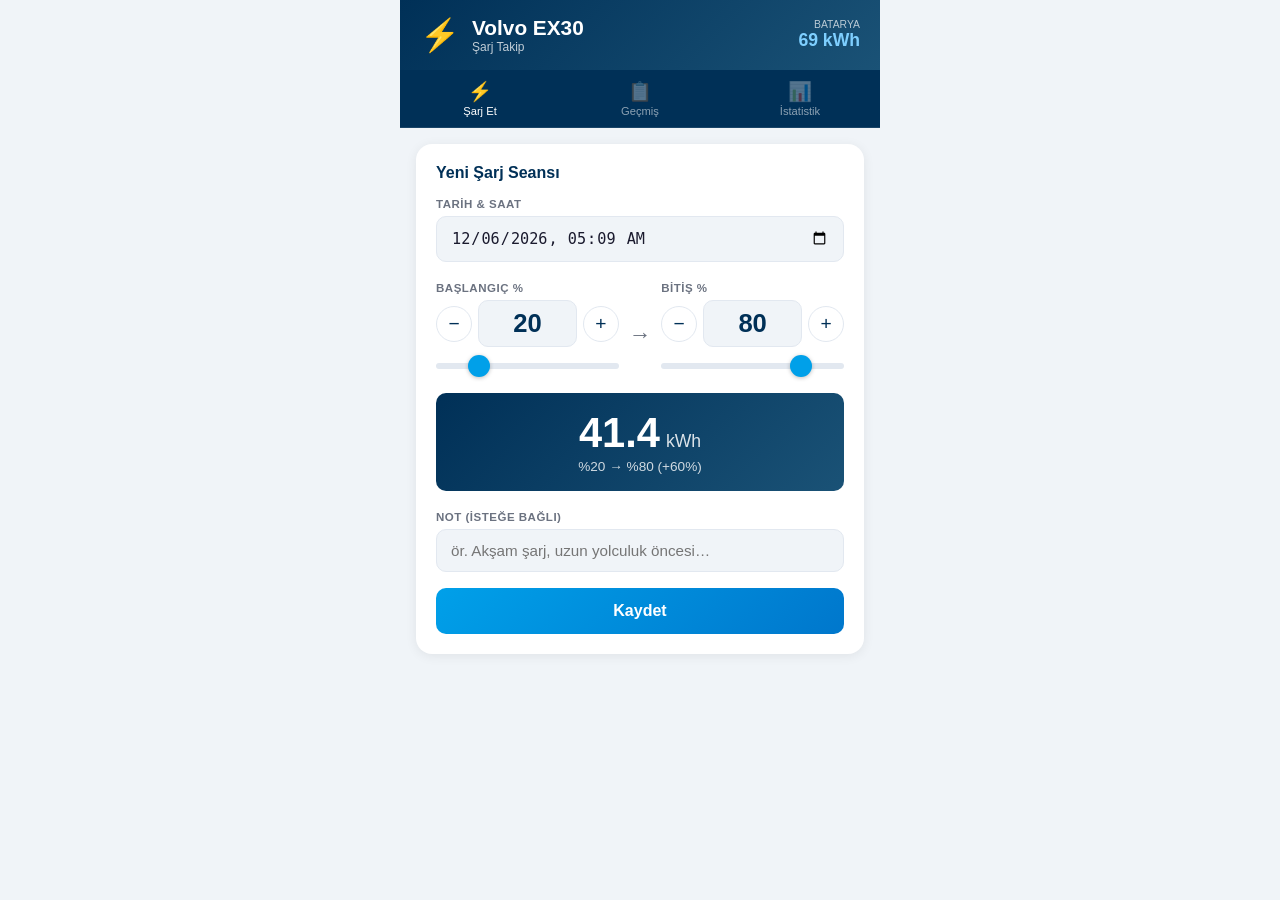
==== uygulama.html @ 928f6bb5 "feat: tek dosya versiyonu eklendi (uygulama.html) Tüm CSS ve JS tek HTML dosyasına gömüldü. Yüklemes" ====
<!DOCTYPE html>
<html lang="tr">
<head>
  <meta charset="UTF-8" />
  <meta name="viewport" content="width=device-width, initial-scale=1.0, viewport-fit=cover" />
  <meta name="apple-mobile-web-app-capable" content="yes" />
  <meta name="apple-mobile-web-app-status-bar-style" content="black-translucent" />
  <meta name="apple-mobile-web-app-title" content="EX30 Şarj" />
  <meta name="theme-color" content="#003057" />
  <title>Volvo EX30 Şarj Takip</title>
  <style>
    *, *::before, *::after { box-sizing: border-box; margin: 0; padding: 0; }
    :root {
      --volvo-blue: #003057;
      --volvo-light: #1a5276;
      --accent: #00a0e9;
      --accent2: #27ae60;
      --danger: #e74c3c;
      --bg: #f0f4f8;
      --card-bg: #ffffff;
      --text: #1a1a2e;
      --muted: #6b7280;
      --border: #e2e8f0;
      --radius: 16px;
      --radius-sm: 10px;
    }
    html { height: 100%; }
    body {
      font-family: -apple-system, BlinkMacSystemFont, 'SF Pro Display', 'Segoe UI', sans-serif;
      background: var(--bg);
      color: var(--text);
      min-height: 100%;
      overscroll-behavior: none;
      -webkit-font-smoothing: antialiased;
    }
    .app { max-width: 480px; margin: 0 auto; min-height: 100dvh; display: flex; flex-direction: column; }

    /* Header */
    .header {
      background: linear-gradient(135deg, var(--volvo-blue) 0%, var(--volvo-light) 100%);
      color: #fff;
      padding: 16px 20px;
      padding-top: max(env(safe-area-inset-top, 0px), 16px);
    }
    .header-content { display: flex; align-items: center; gap: 12px; }
    .car-icon { font-size: 2rem; }
    .header-title { font-size: 1.3rem; font-weight: 700; }
    .header-sub { font-size: .75rem; opacity: .75; }
    .battery-cap { margin-left: auto; text-align: right; }
    .cap-label { display: block; font-size: .65rem; opacity: .7; text-transform: uppercase; }
    .cap-value { font-size: 1.1rem; font-weight: 700; color: #7ecfff; }

    /* Tab Bar */
    .tab-bar { display: flex; background: var(--volvo-blue); border-bottom: 1px solid rgba(255,255,255,.1); }
    .tab {
      flex: 1; display: flex; flex-direction: column; align-items: center; gap: 2px;
      padding: 10px 0; background: none; border: none;
      color: rgba(255,255,255,.55); font-size: .7rem; cursor: pointer; transition: color .2s;
    }
    .tab.active { color: #fff; }
    .tab-icon { font-size: 1.2rem; opacity: .6; }
    .tab.active .tab-icon { opacity: 1; }

    /* Content */
    .tab-content { display: none; flex: 1; padding: 16px; overflow-y: auto; }
    .tab-content.active { display: block; }

    /* Card */
    .card {
      background: var(--card-bg); border-radius: var(--radius);
      padding: 20px; margin-bottom: 16px;
      box-shadow: 0 2px 12px rgba(0,0,0,.07);
    }
    .card-title { font-size: 1rem; font-weight: 700; color: var(--volvo-blue); margin-bottom: 16px; }

    /* Date */
    .date-row { margin-bottom: 20px; }
    .field-label {
      display: block; font-size: .72rem; font-weight: 600; color: var(--muted);
      text-transform: uppercase; letter-spacing: .5px; margin-bottom: 6px;
    }
    .input-date, .input-text {
      width: 100%; padding: 12px 14px; border: 1.5px solid var(--border);
      border-radius: var(--radius-sm); font-size: .95rem; color: var(--text);
      background: var(--bg); outline: none; transition: border-color .2s;
    }
    .input-date:focus, .input-text:focus { border-color: var(--accent); }

    /* Percent blocks */
    .percent-row { display: flex; align-items: center; gap: 10px; margin-bottom: 20px; }
    .percent-block { flex: 1; }
    .arrow { font-size: 1.4rem; color: var(--muted); flex-shrink: 0; margin-top: 14px; }
    .percent-input-wrap { display: flex; align-items: center; gap: 6px; margin-bottom: 8px; }
    .percent-input {
      flex: 1; width: 0; text-align: center; font-size: 1.6rem; font-weight: 700;
      color: var(--volvo-blue); border: 1.5px solid var(--border);
      border-radius: var(--radius-sm); padding: 8px 4px; background: var(--bg); outline: none;
    }
    .percent-input:focus { border-color: var(--accent); }
    .percent-input::-webkit-inner-spin-button, .percent-input::-webkit-outer-spin-button { -webkit-appearance: none; }
    .step-btn {
      width: 36px; height: 36px; border-radius: 50%; border: 1.5px solid var(--border);
      background: var(--card-bg); font-size: 1.2rem; cursor: pointer; color: var(--volvo-blue);
      display: flex; align-items: center; justify-content: center;
      transition: background .15s; flex-shrink: 0;
    }
    .step-btn:active { background: var(--border); }

    /* Slider */
    .slider { -webkit-appearance: none; width: 100%; height: 6px; border-radius: 3px; background: var(--border); outline: none; }
    .slider::-webkit-slider-thumb {
      -webkit-appearance: none; width: 22px; height: 22px; border-radius: 50%;
      background: var(--accent); cursor: pointer; box-shadow: 0 1px 4px rgba(0,0,0,.25);
    }

    /* Result box */
    .result-box {
      background: linear-gradient(135deg, var(--volvo-blue) 0%, var(--volvo-light) 100%);
      color: #fff; border-radius: var(--radius-sm); padding: 16px; text-align: center; margin-bottom: 20px;
    }
    .result-box.result-negative { background: linear-gradient(135deg, #7f8c8d, #95a5a6); }
    .result-main { display: flex; align-items: baseline; justify-content: center; gap: 6px; }
    .result-kwh { font-size: 2.6rem; font-weight: 800; }
    .result-unit { font-size: 1.1rem; opacity: .85; }
    .result-diff { font-size: .85rem; opacity: .8; }

    /* Note */
    .note-row { margin-bottom: 16px; }

    /* Primary button */
    .btn-primary {
      width: 100%; padding: 14px;
      background: linear-gradient(135deg, var(--accent), #0077cc);
      color: #fff; font-size: 1rem; font-weight: 700; border: none;
      border-radius: var(--radius-sm); cursor: pointer; transition: opacity .2s;
    }
    .btn-primary:active { opacity: .85; }

    /* History */
    .list-header { display: flex; align-items: center; justify-content: space-between; margin-bottom: 12px; }
    .list-title { font-size: 1rem; font-weight: 700; color: var(--volvo-blue); }
    .btn-clear {
      background: none; border: 1.5px solid var(--danger); color: var(--danger);
      border-radius: var(--radius-sm); padding: 5px 12px; font-size: .78rem; font-weight: 600; cursor: pointer;
    }
    .history-list { display: flex; flex-direction: column; gap: 10px; }
    .history-item { background: var(--card-bg); border-radius: var(--radius-sm); padding: 14px 16px; box-shadow: 0 1px 6px rgba(0,0,0,.06); }
    .history-top { display: flex; align-items: center; justify-content: space-between; margin-bottom: 6px; }
    .history-date { font-size: .78rem; color: var(--muted); font-weight: 500; }
    .delete-btn { background: none; border: none; color: var(--danger); font-size: 1rem; cursor: pointer; padding: 2px 4px; }
    .history-main { display: flex; align-items: baseline; justify-content: space-between; }
    .history-kwh { font-size: 1.4rem; font-weight: 800; color: var(--volvo-blue); }
    .history-percent { font-size: .85rem; color: var(--muted); font-weight: 500; }
    .history-note { font-size: .78rem; color: var(--muted); margin-top: 4px; font-style: italic; }
    .empty-msg { text-align: center; color: var(--muted); padding: 48px 0; font-size: .95rem; }

    /* Stats */
    .stats-grid { display: grid; grid-template-columns: 1fr 1fr; gap: 12px; margin-bottom: 16px; }
    .stat-card {
      background: var(--card-bg); border-radius: var(--radius); padding: 16px;
      display: flex; flex-direction: column; align-items: center; gap: 4px;
      box-shadow: 0 2px 8px rgba(0,0,0,.06);
    }
    .stat-icon { font-size: 1.5rem; }
    .stat-value { font-size: 1.1rem; font-weight: 800; color: var(--volvo-blue); text-align: center; }
    .stat-label { font-size: .7rem; color: var(--muted); text-align: center; }
    .month-stats { display: flex; gap: 12px; }
    .month-item { flex: 1; text-align: center; }
    .month-label { display: block; font-size: .72rem; color: var(--muted); margin-bottom: 4px; }
    .month-value { font-size: 1.3rem; font-weight: 800; color: var(--volvo-blue); }
    .info-text { font-size: .88rem; color: var(--muted); line-height: 1.55; margin-bottom: 8px; }
    .range-text { font-size: .9rem; color: var(--text); line-height: 1.55; }
    .range-estimate {
      background: #eaf6ff; border-left: 4px solid var(--accent);
      border-radius: 0 var(--radius-sm) var(--radius-sm) 0; padding: 10px 14px; margin-top: 10px;
    }

    /* Toast */
    .toast {
      position: fixed; bottom: 24px; left: 50%;
      transform: translateX(-50%) translateY(80px);
      background: #1a1a2e; color: #fff; padding: 12px 22px; border-radius: 24px;
      font-size: .88rem; font-weight: 600; opacity: 0;
      transition: transform .3s cubic-bezier(.34,1.56,.64,1), opacity .3s;
      z-index: 999; pointer-events: none; max-width: 90vw; text-align: center;
    }
    .toast.show { opacity: 1; transform: translateX(-50%) translateY(0); }
    .toast-success { background: var(--accent2); }
    .toast-error { background: var(--danger); }
    .toast-info { background: #555; }
  </style>
</head>
<body>
  <div class="app">
    <header class="header">
      <div class="header-content">
        <div class="car-icon">⚡</div>
        <div>
          <h1 class="header-title">Volvo EX30</h1>
          <p class="header-sub">Şarj Takip</p>
        </div>
        <div class="battery-cap">
          <span class="cap-label">Batarya</span>
          <span class="cap-value">69 kWh</span>
        </div>
      </div>
    </header>

    <nav class="tab-bar">
      <button class="tab active" data-tab="charge" onclick="switchTab('charge')">
        <span class="tab-icon">⚡</span><span>Şarj Et</span>
      </button>
      <button class="tab" data-tab="history" onclick="switchTab('history')">
        <span class="tab-icon">📋</span><span>Geçmiş</span>
      </button>
      <button class="tab" data-tab="stats" onclick="switchTab('stats')">
        <span class="tab-icon">📊</span><span>İstatistik</span>
      </button>
    </nav>

    <!-- ŞARJ ET -->
    <section id="tab-charge" class="tab-content active">
      <div class="card">
        <h2 class="card-title">Yeni Şarj Seansı</h2>
        <div class="date-row">
          <label class="field-label">Tarih & Saat</label>
          <input type="datetime-local" id="chargeDate" class="input-date" />
        </div>
        <div class="percent-row">
          <div class="percent-block">
            <label class="field-label">Başlangıç %</label>
            <div class="percent-input-wrap">
              <button class="step-btn" onclick="stepPercent('start',-1)">−</button>
              <input type="number" id="startPercent" class="percent-input" min="0" max="100" value="20" inputmode="numeric" />
              <button class="step-btn" onclick="stepPercent('start',1)">+</button>
            </div>
            <input type="range" id="startRange" class="slider" min="0" max="100" value="20" oninput="syncRange('start',this.value)" />
          </div>
          <div class="arrow">→</div>
          <div class="percent-block">
            <label class="field-label">Bitiş %</label>
            <div class="percent-input-wrap">
              <button class="step-btn" onclick="stepPercent('end',-1)">−</button>
              <input type="number" id="endPercent" class="percent-input" min="0" max="100" value="80" inputmode="numeric" />
              <button class="step-btn" onclick="stepPercent('end',1)">+</button>
            </div>
            <input type="range" id="endRange" class="slider" min="0" max="100" value="80" oninput="syncRange('end',this.value)" />
          </div>
        </div>
        <div class="result-box" id="resultBox">
          <div class="result-main">
            <span id="resultKwh" class="result-kwh">41.4</span>
            <span class="result-unit">kWh</span>
          </div>
          <div class="result-detail">
            <span id="resultDiff" class="result-diff">%20 → %80 (+60%)</span>
          </div>
        </div>
        <div class="note-row">
          <label class="field-label">Not (isteğe bağlı)</label>
          <input type="text" id="chargeNote" class="input-text" placeholder="ör. Akşam şarj, uzun yolculuk öncesi…" />
        </div>
        <button class="btn-primary" onclick="saveCharge()">Kaydet</button>
      </div>
    </section>

    <!-- GEÇMİŞ -->
    <section id="tab-history" class="tab-content">
      <div class="list-header">
        <h2 class="list-title">Şarj Geçmişi</h2>
        <button class="btn-clear" onclick="confirmClear()">Tümünü Sil</button>
      </div>
      <div id="historyList" class="history-list"></div>
      <p id="emptyMsg" class="empty-msg">Henüz şarj kaydı yok.</p>
    </section>

    <!-- İSTATİSTİK -->
    <section id="tab-stats" class="tab-content">
      <div class="stats-grid">
        <div class="stat-card">
          <span class="stat-icon">⚡</span>
          <span class="stat-value" id="statTotal">0 kWh</span>
          <span class="stat-label">Toplam Şarj</span>
        </div>
        <div class="stat-card">
          <span class="stat-icon">🔋</span>
          <span class="stat-value" id="statAvg">0 kWh</span>
          <span class="stat-label">Ortalama Seans</span>
        </div>
        <div class="stat-card">
          <span class="stat-icon">📅</span>
          <span class="stat-value" id="statCount">0</span>
          <span class="stat-label">Toplam Seans</span>
        </div>
        <div class="stat-card">
          <span class="stat-icon">🏆</span>
          <span class="stat-value" id="statMax">0 kWh</span>
          <span class="stat-label">En Yüksek Seans</span>
        </div>
      </div>
      <div class="card">
        <h2 class="card-title">Bu Ay</h2>
        <div class="month-stats">
          <div class="month-item">
            <span class="month-label">Şarj Edilen</span>
            <span class="month-value" id="statMonthKwh">0 kWh</span>
          </div>
          <div class="month-item">
            <span class="month-label">Seans Sayısı</span>
            <span class="month-value" id="statMonthCount">0</span>
          </div>
        </div>
      </div>
      <div class="card">
        <h2 class="card-title">Tahmini Bilgi</h2>
        <p class="info-text">Volvo EX30 bataryası <strong>69 kWh</strong>. WLTP menzili yaklaşık <strong>480 km</strong>.</p>
        <p class="info-text">Ortalama tüketim ~<strong>14–16 kWh/100km</strong>.</p>
        <div class="range-estimate" id="rangeEstimate"></div>
      </div>
    </section>
  </div>

  <div id="toast" class="toast"></div>

  <script>
    const BATTERY_KWH = 69;
    const STORAGE_KEY = 'ex30_charges';

    document.addEventListener('DOMContentLoaded', () => {
      initDate();
      calcResult();
      renderHistory();
      renderStats();
      ['startPercent','endPercent'].forEach(id => {
        document.getElementById(id).addEventListener('input', () => {
          syncInput(id === 'startPercent' ? 'start' : 'end', document.getElementById(id).value);
          calcResult();
        });
      });
    });

    function initDate() {
      const now = new Date();
      const pad = n => String(n).padStart(2,'0');
      document.getElementById('chargeDate').value =
        `${now.getFullYear()}-${pad(now.getMonth()+1)}-${pad(now.getDate())}T${pad(now.getHours())}:${pad(now.getMinutes())}`;
    }

    function switchTab(name) {
      document.querySelectorAll('.tab').forEach(t => t.classList.remove('active'));
      document.querySelectorAll('.tab-content').forEach(s => s.classList.remove('active'));
      document.querySelector(`.tab[data-tab="${name}"]`).classList.add('active');
      document.getElementById(`tab-${name}`).classList.add('active');
      if (name === 'history') renderHistory();
      if (name === 'stats') renderStats();
    }

    function syncRange(side, val) {
      document.getElementById(side === 'start' ? 'startPercent' : 'endPercent').value = val;
      calcResult();
    }

    function syncInput(side, val) {
      const v = Math.min(100, Math.max(0, parseInt(val) || 0));
      document.getElementById(side === 'start' ? 'startRange' : 'endRange').value = v;
    }

    function stepPercent(side, delta) {
      const inputId = side === 'start' ? 'startPercent' : 'endPercent';
      const el = document.getElementById(inputId);
      const newVal = Math.min(100, Math.max(0, (parseInt(el.value) || 0) + delta));
      el.value = newVal;
      syncInput(side, newVal);
      calcResult();
    }

    function calcResult() {
      const start = parseInt(document.getElementById('startPercent').value) || 0;
      const end   = parseInt(document.getElementById('endPercent').value) || 0;
      const diff  = end - start;
      const kwh   = (BATTERY_KWH * Math.max(0, diff) / 100).toFixed(1);
      document.getElementById('resultKwh').textContent = kwh;
      document.getElementById('resultDiff').textContent = `%${start} → %${end} (+${Math.max(0,diff)}%)`;
      document.getElementById('resultBox').classList.toggle('result-negative', diff < 0);
      return { start, end, diff, kwh: parseFloat(kwh) };
    }

    function saveCharge() {
      const { start, end, diff, kwh } = calcResult();
      if (diff <= 0) { showToast('Bitiş yüzdesi başlangıçtan büyük olmalı!','error'); return; }
      const dateVal = document.getElementById('chargeDate').value;
      if (!dateVal) { showToast('Lütfen tarih seçin.','error'); return; }
      const record = {
        id: Date.now(), date: dateVal, start, end, diff, kwh,
        note: document.getElementById('chargeNote').value.trim()
      };
      const charges = loadCharges();
      charges.unshift(record);
      saveCharges(charges);
      showToast(`${kwh} kWh kaydedildi!`,'success');
      document.getElementById('chargeNote').value = '';
      initDate();
    }

    function renderHistory() {
      const charges = loadCharges();
      const list = document.getElementById('historyList');
      const empty = document.getElementById('emptyMsg');
      if (charges.length === 0) { list.innerHTML = ''; empty.style.display = 'block'; return; }
      empty.style.display = 'none';
      list.innerHTML = charges.map(c => `
        <div class="history-item">
          <div class="history-top">
            <span class="history-date">${formatDate(c.date)}</span>
            <button class="delete-btn" onclick="deleteCharge(${c.id})">✕</button>
          </div>
          <div class="history-main">
            <span class="history-kwh">${c.kwh} kWh</span>
            <span class="history-percent">%${c.start} → %${c.end}</span>
          </div>
          ${c.note ? `<p class="history-note">${escapeHtml(c.note)}</p>` : ''}
        </div>
      `).join('');
    }

    function deleteCharge(id) {
      saveCharges(loadCharges().filter(c => c.id !== id));
      renderHistory(); renderStats();
      showToast('Kayıt silindi.','info');
    }

    function confirmClear() {
      if (loadCharges().length === 0) return;
      if (confirm('Tüm şarj geçmişi silinsin mi?')) {
        saveCharges([]);
        renderHistory(); renderStats();
        showToast('Tüm kayıtlar silindi.','info');
      }
    }

    function renderStats() {
      const charges = loadCharges();
      if (charges.length === 0) {
        ['statTotal','statAvg','statMax','statMonthKwh'].forEach(id => { const e = document.getElementById(id); if(e) e.textContent='0 kWh'; });
        ['statCount','statMonthCount'].forEach(id => { const e = document.getElementById(id); if(e) e.textContent='0'; });
        document.getElementById('rangeEstimate').innerHTML = '';
        return;
      }
      const totalKwh = charges.reduce((s,c) => s + c.kwh, 0);
      const avgKwh = totalKwh / charges.length;
      const maxKwh = Math.max(...charges.map(c => c.kwh));
      const now = new Date();
      const thisMonth = charges.filter(c => {
        const d = new Date(c.date);
        return d.getMonth() === now.getMonth() && d.getFullYear() === now.getFullYear();
      });
      const monthKwh = thisMonth.reduce((s,c) => s + c.kwh, 0);
      document.getElementById('statTotal').textContent = totalKwh.toFixed(1) + ' kWh';
      document.getElementById('statAvg').textContent = avgKwh.toFixed(1) + ' kWh';
      document.getElementById('statCount').textContent = charges.length;
      document.getElementById('statMax').textContent = maxKwh.toFixed(1) + ' kWh';
      document.getElementById('statMonthKwh').textContent = monthKwh.toFixed(1) + ' kWh';
      document.getElementById('statMonthCount').textContent = thisMonth.length;
      const estimatedKm = (totalKwh / 15 * 100).toFixed(0);
      document.getElementById('rangeEstimate').innerHTML = `
        <p class="range-text">Toplam <strong>${totalKwh.toFixed(1)} kWh</strong> ile yaklaşık <strong>${Number(estimatedKm).toLocaleString('tr-TR')} km</strong> yol gidebilirdiniz.</p>
      `;
    }

    function loadCharges() {
      try { return JSON.parse(localStorage.getItem(STORAGE_KEY) || '[]'); } catch { return []; }
    }
    function saveCharges(data) { localStorage.setItem(STORAGE_KEY, JSON.stringify(data)); }
    function formatDate(dateStr) {
      const d = new Date(dateStr);
      const pad = n => String(n).padStart(2,'0');
      return `${pad(d.getDate())}.${pad(d.getMonth()+1)}.${d.getFullYear()} ${pad(d.getHours())}:${pad(d.getMinutes())}`;
    }
    function escapeHtml(str) { return str.replace(/&/g,'&amp;').replace(/</g,'&lt;').replace(/>/g,'&gt;'); }
    function showToast(msg, type='info') {
      const t = document.getElementById('toast');
      t.textContent = msg;
      t.className = `toast toast-${type} show`;
      setTimeout(() => t.classList.remove('show'), 2800);
    }
  </script>
</body>
</html>
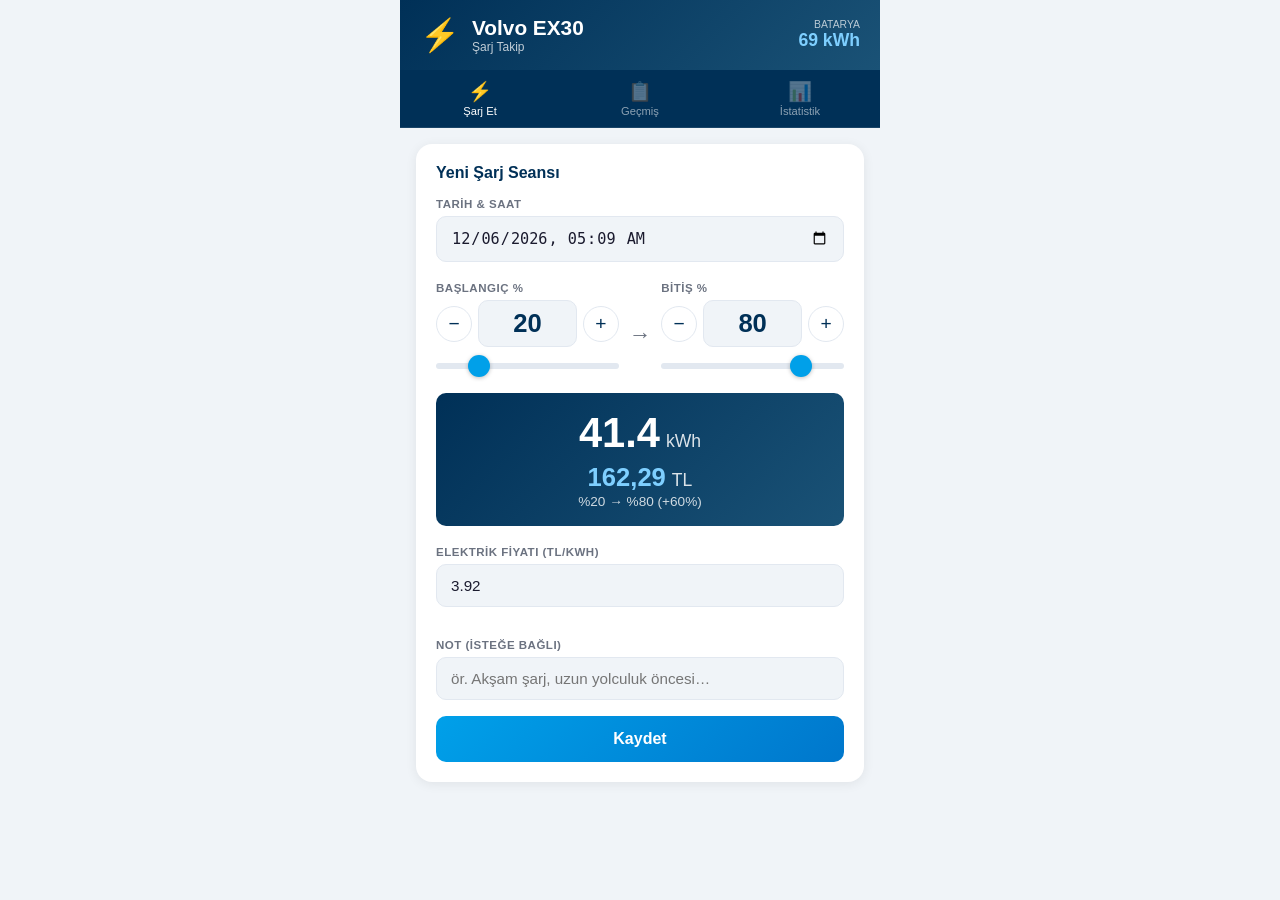
==== commit 315940c6: "Elektrik fiyatı ve TL maliyet takibi eklendi - Şarj formuna kWh fiyatı alanı eklendi (varsayılan 3,9" ====
--- a/uygulama.html
+++ b/uygulama.html
@@ -151,6 +151,7 @@
     .history-main { display: flex; align-items: baseline; justify-content: space-between; }
     .history-kwh { font-size: 1.4rem; font-weight: 800; color: var(--volvo-blue); }
     .history-percent { font-size: .85rem; color: var(--muted); font-weight: 500; }
+    .history-tl { font-size: .85rem; color: var(--accent2); font-weight: 700; margin-top: 2px; }
     .history-note { font-size: .78rem; color: var(--muted); margin-top: 4px; font-style: italic; }
     .empty-msg { text-align: center; color: var(--muted); padding: 48px 0; font-size: .95rem; }
 
@@ -252,9 +253,17 @@
             <span id="resultKwh" class="result-kwh">41.4</span>
             <span class="result-unit">kWh</span>
           </div>
+          <div class="result-main" style="margin-top:6px;">
+            <span id="resultTl" style="font-size:1.6rem;font-weight:800;color:#7ecfff;">162,3</span>
+            <span class="result-unit">TL</span>
+          </div>
           <div class="result-detail">
             <span id="resultDiff" class="result-diff">%20 → %80 (+60%)</span>
           </div>
+        </div>
+        <div class="note-row">
+          <label class="field-label">Elektrik Fiyatı (TL/kWh)</label>
+          <input type="number" id="pricePerKwh" class="input-text" value="3.92" step="0.01" min="0" inputmode="decimal" style="margin-bottom:16px;" oninput="calcResult()" />
         </div>
         <div class="note-row">
           <label class="field-label">Not (isteğe bağlı)</label>
@@ -283,9 +292,9 @@
           <span class="stat-label">Toplam Şarj</span>
         </div>
         <div class="stat-card">
-          <span class="stat-icon">🔋</span>
-          <span class="stat-value" id="statAvg">0 kWh</span>
-          <span class="stat-label">Ortalama Seans</span>
+          <span class="stat-icon">💰</span>
+          <span class="stat-value" id="statTotalTl">0 TL</span>
+          <span class="stat-label">Toplam Maliyet</span>
         </div>
         <div class="stat-card">
           <span class="stat-icon">📅</span>
@@ -306,7 +315,11 @@
             <span class="month-value" id="statMonthKwh">0 kWh</span>
           </div>
           <div class="month-item">
-            <span class="month-label">Seans Sayısı</span>
+            <span class="month-label">Maliyet</span>
+            <span class="month-value" id="statMonthTl">0 TL</span>
+          </div>
+          <div class="month-item">
+            <span class="month-label">Seans</span>
             <span class="month-value" id="statMonthCount">0</span>
           </div>
         </div>
@@ -325,6 +338,7 @@
   <script>
     const BATTERY_KWH = 69;
     const STORAGE_KEY = 'ex30_charges';
+    const DEFAULT_PRICE = 3.92;
 
     document.addEventListener('DOMContentLoaded', () => {
       initDate();
@@ -377,12 +391,15 @@
     function calcResult() {
       const start = parseInt(document.getElementById('startPercent').value) || 0;
       const end   = parseInt(document.getElementById('endPercent').value) || 0;
+      const price = parseFloat(document.getElementById('pricePerKwh').value) || DEFAULT_PRICE;
       const diff  = end - start;
       const kwh   = (BATTERY_KWH * Math.max(0, diff) / 100).toFixed(1);
+      const tl    = (parseFloat(kwh) * price).toFixed(2);
       document.getElementById('resultKwh').textContent = kwh;
+      document.getElementById('resultTl').textContent = Number(tl).toLocaleString('tr-TR', {minimumFractionDigits:2, maximumFractionDigits:2});
       document.getElementById('resultDiff').textContent = `%${start} → %${end} (+${Math.max(0,diff)}%)`;
       document.getElementById('resultBox').classList.toggle('result-negative', diff < 0);
-      return { start, end, diff, kwh: parseFloat(kwh) };
+      return { start, end, diff, kwh: parseFloat(kwh), tl: parseFloat(tl), price };
     }
 
     function saveCharge() {
@@ -391,13 +408,13 @@
       const dateVal = document.getElementById('chargeDate').value;
       if (!dateVal) { showToast('Lütfen tarih seçin.','error'); return; }
       const record = {
-        id: Date.now(), date: dateVal, start, end, diff, kwh,
+        id: Date.now(), date: dateVal, start, end, diff, kwh, tl, price,
         note: document.getElementById('chargeNote').value.trim()
       };
       const charges = loadCharges();
       charges.unshift(record);
       saveCharges(charges);
-      showToast(`${kwh} kWh kaydedildi!`,'success');
+      showToast(`${kwh} kWh · ${Number(tl).toLocaleString('tr-TR',{minimumFractionDigits:2,maximumFractionDigits:2})} TL kaydedildi!`,'success');
       document.getElementById('chargeNote').value = '';
       initDate();
     }
@@ -418,6 +435,7 @@
             <span class="history-kwh">${c.kwh} kWh</span>
             <span class="history-percent">%${c.start} → %${c.end}</span>
           </div>
+          <div class="history-tl">${c.tl ? Number(c.tl).toLocaleString('tr-TR',{minimumFractionDigits:2,maximumFractionDigits:2}) + ' TL' : ''}</div>
           ${c.note ? `<p class="history-note">${escapeHtml(c.note)}</p>` : ''}
         </div>
       `).join('');
@@ -441,13 +459,14 @@
     function renderStats() {
       const charges = loadCharges();
       if (charges.length === 0) {
-        ['statTotal','statAvg','statMax','statMonthKwh'].forEach(id => { const e = document.getElementById(id); if(e) e.textContent='0 kWh'; });
+        ['statTotal','statMax','statMonthKwh'].forEach(id => { const e = document.getElementById(id); if(e) e.textContent='0 kWh'; });
+        ['statTotalTl','statMonthTl'].forEach(id => { const e = document.getElementById(id); if(e) e.textContent='0,00 TL'; });
         ['statCount','statMonthCount'].forEach(id => { const e = document.getElementById(id); if(e) e.textContent='0'; });
         document.getElementById('rangeEstimate').innerHTML = '';
         return;
       }
       const totalKwh = charges.reduce((s,c) => s + c.kwh, 0);
-      const avgKwh = totalKwh / charges.length;
+      const totalTl = charges.reduce((s,c) => s + (c.tl || c.kwh * DEFAULT_PRICE), 0);
       const maxKwh = Math.max(...charges.map(c => c.kwh));
       const now = new Date();
       const thisMonth = charges.filter(c => {
@@ -455,11 +474,13 @@
         return d.getMonth() === now.getMonth() && d.getFullYear() === now.getFullYear();
       });
       const monthKwh = thisMonth.reduce((s,c) => s + c.kwh, 0);
+      const monthTl = thisMonth.reduce((s,c) => s + (c.tl || c.kwh * DEFAULT_PRICE), 0);
       document.getElementById('statTotal').textContent = totalKwh.toFixed(1) + ' kWh';
-      document.getElementById('statAvg').textContent = avgKwh.toFixed(1) + ' kWh';
+      document.getElementById('statTotalTl').textContent = totalTl.toLocaleString('tr-TR',{minimumFractionDigits:2,maximumFractionDigits:2}) + ' TL';
       document.getElementById('statCount').textContent = charges.length;
       document.getElementById('statMax').textContent = maxKwh.toFixed(1) + ' kWh';
       document.getElementById('statMonthKwh').textContent = monthKwh.toFixed(1) + ' kWh';
+      document.getElementById('statMonthTl').textContent = monthTl.toLocaleString('tr-TR',{minimumFractionDigits:2,maximumFractionDigits:2}) + ' TL';
       document.getElementById('statMonthCount').textContent = thisMonth.length;
       const estimatedKm = (totalKwh / 15 * 100).toFixed(0);
       document.getElementById('rangeEstimate').innerHTML = `
